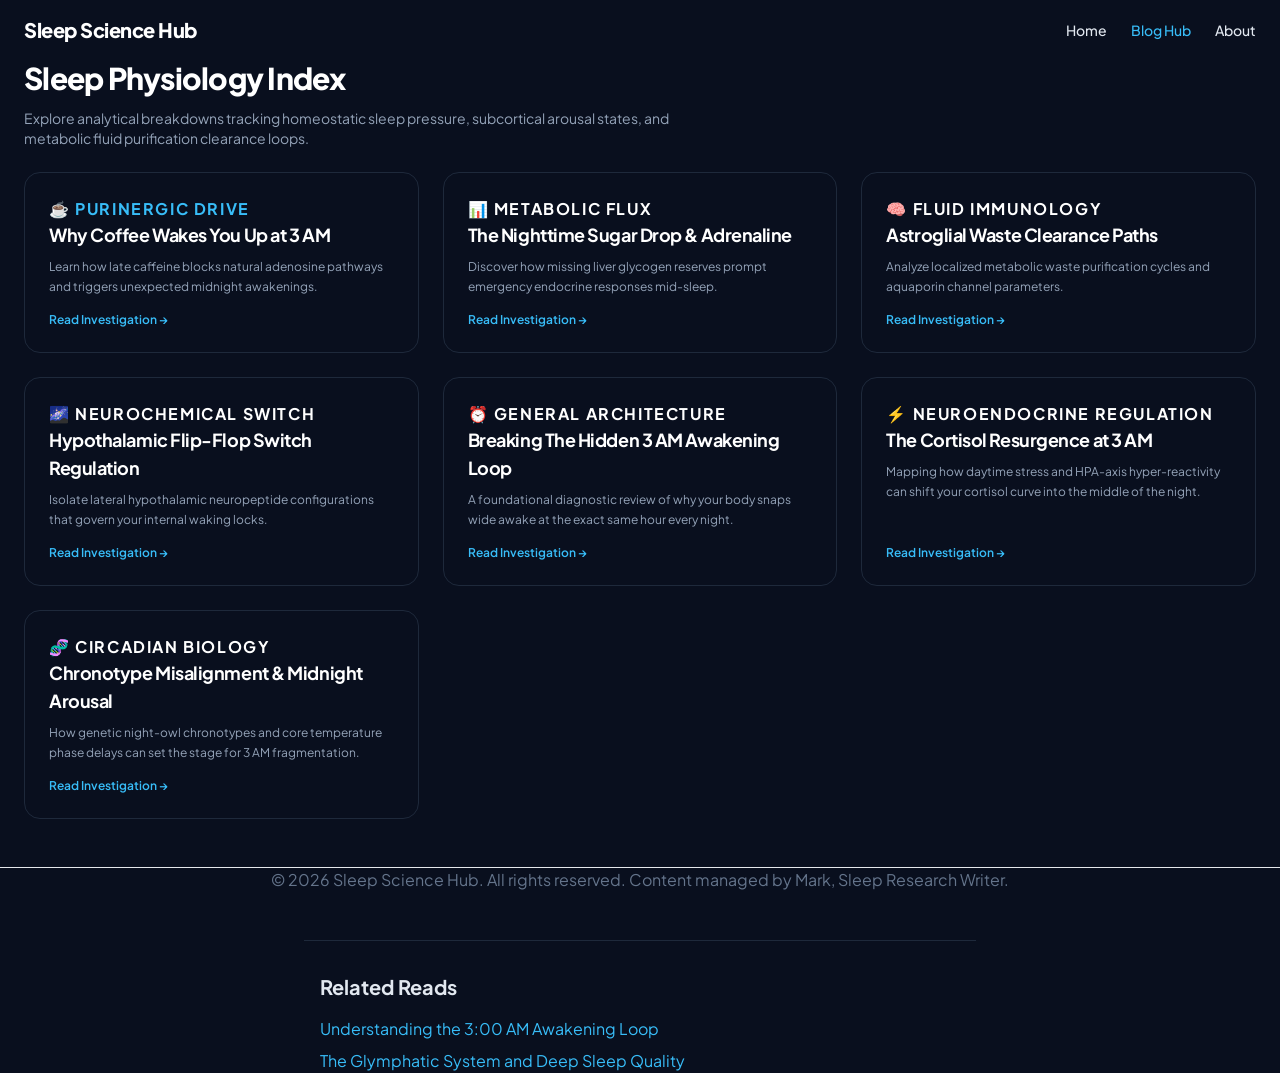
==== blog/index.html @ e0307ae4 "fix: resolve JSON-LD formatting syntax error and expand BreadcrumbList schemas" ====
<!DOCTYPE html>
<html lang="en">
<head>
  <meta charset="UTF-8" />
  <meta http-equiv="X-UA-Compatible" content="IE=Edge" />
  <meta name="viewport" content="width=device-width, initial-scale=1.0" />
  <meta name="description" content="Access specialized sleep science research reports, metabolic data, and subcortical sleep maintenance audits." />
  <meta name="robots" content="index,follow" />
  <title>Research Index | Sleep Science Hub</title>
  <link rel="canonical" href="https://dzikrifauzan-app.github.io/Sleep-science-hub/blog/index.html" />
  <link rel="preconnect" href="https://fonts.googleapis.com" />
  <link rel="preconnect" href="https://fonts.gstatic.com" crossorigin />
  <link href="https://fonts.googleapis.com/css2?family=Plus+Jakarta+Sans:wght@400;500;600;700;800&display=swap" rel="stylesheet" />
  <link rel="stylesheet" href="../assets/styles.css" />
  <link rel="stylesheet" href="../assets/upgrade.css" />
  <link rel="stylesheet" href="../assets/article.css" />
  <meta name="author" content="Sleep Science Hub">
  

<body class="antialiased bg-slate-950 text-slate-300 font-sans">

  <header class="w-full bg-slate-900/80 backdrop-blur-md border-b border-white/5 sticky top-0 z-50">
    <div class="mx-auto flex max-w-5xl items-center justify-between px-6 py-4">
      <a href="../index.html" class="text-xl font-extrabold tracking-tight text-white">Sleep Science Hub</a>
      <nav aria-label="Main Navigation" class="flex items-center gap-6 text-sm font-medium text-slate-200">
        <a href="../index.html" class="transition hover:text-white">Home</a>
        <a href="index.html" class="text-sky-400">Blog Hub</a>
        <a href="../about.html" class="transition hover:text-white">About</a>
      </nav>
    </div>
  </header>

  <main class="mx-auto max-w-5xl px-6 py-12">
    <header class="mb-12 border-b border-white/5 pb-6">
      <h1 class="text-3xl font-extrabold text-white tracking-tight sm:text-5xl mb-3">Sleep Physiology Index</h1>
      <p class="text-slate-400 text-sm sm:text-base max-w-2xl">Explore analytical breakdowns tracking homeostatic sleep pressure, subcortical arousal states, and metabolic fluid purification clearance loops.</p>
    </header>

    <div class="grid gap-6 md:grid-cols-3">

      <article class="bg-slate-900/50 border border-slate-800 p-6 rounded-2xl flex flex-col justify-between transition hover:border-sky-500/40">
        <div>
          <span class="text-[10px] font-bold text-sky-400 uppercase tracking-widest block mb-2">☕ PURINERGIC DRIVE</span>
          <h2 class="text-lg font-bold text-white mb-2 tracking-tight">Why Coffee Wakes You Up at 3 AM</h2>
          <p class="text-slate-400 text-xs leading-relaxed mb-4">Learn how late caffeine blocks natural adenosine pathways and triggers unexpected midnight awakenings.</p>
        </div>
        <a href="adenosine-sleep-pressure.html" class="inline-block text-xs font-semibold text-sky-400 hover:text-sky-300">Read Investigation &rarr;</a>
      </article>

      <article class="bg-slate-900/50 border border-slate-800 p-6 rounded-2xl flex flex-col justify-between transition hover:border-sky-500/40">
        <div>
          <span class="text-[10px] font-bold text-emerald-400 uppercase tracking-widest block mb-2">📊 METABOLIC FLUX</span>
          <h2 class="text-lg font-bold text-white mb-2 tracking-tight">The Nighttime Sugar Drop & Adrenaline</h2>
          <p class="text-slate-400 text-xs leading-relaxed mb-4">Discover how missing liver glycogen reserves prompt emergency endocrine responses mid-sleep.</p>
        </div>
        <a href="hypoglycemia-sleep-maintenance.html" class="inline-block text-xs font-semibold text-sky-400 hover:text-sky-300">Read Investigation &rarr;</a>
      </article>

      <article class="bg-slate-900/50 border border-slate-800 p-6 rounded-2xl flex flex-col justify-between transition hover:border-sky-500/40">
        <div>
          <span class="text-[10px] font-bold text-purple-400 uppercase tracking-widest block mb-2">🧠 FLUID IMMUNOLOGY</span>
          <h2 class="text-lg font-bold text-white mb-2 tracking-tight">Astroglial Waste Clearance Paths</h2>
          <p class="text-slate-400 text-xs leading-relaxed mb-4">Analyze localized metabolic waste purification cycles and aquaporin channel parameters.</p>
        </div>
        <a href="glymphatic-system.html" class="inline-block text-xs font-semibold text-sky-400 hover:text-sky-300">Read Investigation &rarr;</a>
      </article>

      <article class="bg-slate-900/50 border border-slate-800 p-6 rounded-2xl flex flex-col justify-between transition hover:border-sky-500/40">
        <div>
          <span class="text-[10px] font-bold text-amber-400 uppercase tracking-widest block mb-2">🌌 NEUROCHEMICAL SWITCH</span>
          <h2 class="text-lg font-bold text-white mb-2 tracking-tight">Hypothalamic Flip-Flop Switch Regulation</h2>
          <p class="text-slate-400 text-xs leading-relaxed mb-4">Isolate lateral hypothalamic neuropeptide configurations that govern your internal waking locks.</p>
        </div>
        <a href="orexin-wake-stabilizer.html" class="inline-block text-xs font-semibold text-sky-400 hover:text-sky-300">Read Investigation &rarr;</a>
      </article>

      <article class="bg-slate-900/50 border border-slate-800 p-6 rounded-2xl flex flex-col justify-between transition hover:border-sky-500/40">
        <div>
          <span class="text-[10px] font-bold text-rose-400 uppercase tracking-widest block mb-2">⏰ GENERAL ARCHITECTURE</span>
          <h2 class="text-lg font-bold text-white mb-2 tracking-tight">Breaking The Hidden 3 AM Awakening Loop</h2>
          <p class="text-slate-400 text-xs leading-relaxed mb-4">A foundational diagnostic review of why your body snaps wide awake at the exact same hour every night.</p>
        </div>
        <a href="why-3am-wake.html" class="inline-block text-xs font-semibold text-sky-400 hover:text-sky-300">Read Investigation &rarr;</a>
      </article>

      <article class="bg-slate-900/50 border border-slate-800 p-6 rounded-2xl flex flex-col justify-between transition hover:border-sky-500/40">
        <div>
          <span class="text-[10px] font-bold text-orange-400 uppercase tracking-widest block mb-2">⚡ NEUROENDOCRINE REGULATION</span>
          <h2 class="text-lg font-bold text-white mb-2 tracking-tight">The Cortisol Resurgence at 3 AM</h2>
          <p class="text-slate-400 text-xs leading-relaxed mb-4">Mapping how daytime stress and HPA-axis hyper-reactivity can shift your cortisol curve into the middle of the night.</p>
        </div>
        <a href="cortisol-hpa-axis-awakening.html" class="inline-block text-xs font-semibold text-sky-400 hover:text-sky-300">Read Investigation &rarr;</a>
      </article>


      <article class="bg-slate-900/50 border border-slate-800 p-6 rounded-2xl flex flex-col justify-between transition hover:border-sky-500/40">
        <div>
          <span class="text-[10px] font-bold text-indigo-400 uppercase tracking-widest block mb-2">🧬 CIRCADIAN BIOLOGY</span>
          <h2 class="text-lg font-bold text-white mb-2 tracking-tight">Chronotype Misalignment & Midnight Arousal</h2>
          <p class="text-slate-400 text-xs leading-relaxed mb-4">How genetic night-owl chronotypes and core temperature phase delays can set the stage for 3 AM fragmentation.</p>
        </div>
        <a href="chronotype-circadian-misalignment.html" class="inline-block text-xs font-semibold text-sky-400 hover:text-sky-300">Read Investigation &rarr;</a>
      </article>
    </div>
  </main>

  <footer class="bg-slate-950 text-slate-500 text-[11px] py-8 border-t border-white/5 text-center mt-12">
    <p>&copy; 2026 Sleep Science Hub. All rights reserved. Content managed by Mark, Sleep Research Writer.</p>
  </footer>

  <!-- Related Reads Section -->
  <section class="mt-12 border-t border-slate-800 pt-8 max-w-2xl mx-auto px-4">
    <h3 class="text-xl font-bold text-slate-200 mb-4">Related Reads</h3>
    <ul class="space-y-2 list-disc pl-5 text-sky-400">
      <li><a href="why-3am-wake.html" class="hover:underline">Understanding the 3:00 AM Awakening Loop</a></li>
      <li><a href="glymphatic-system.html" class="hover:underline">The Glymphatic System and Deep Sleep Quality</a></li>
    </ul>
  </section>
</body>
</html>
  <script type="application/ld+json">
  {
    "@context": "https://schema.org",
    "@type": "FAQPage",
    "mainEntity": [
      {
        "@type": "Question",
        "name": "Why do people frequently wake up alert at 3 AM?",
        "acceptedAnswer": {
          "@type": "Answer",
          "text": "Frequent middle-of-the-night awakenings are often associated with physiological shifts, including fluctuations in nocturnal cortisol levels, metabolic adaptations in liver glycogen reserves, or circadian phase misalignments."
        }
      }
    ]
  }
  </script>
  <script type="application/ld+json">
  {
    "@context": "https://schema.org",
    "@type": "BreadcrumbList",
    "itemListElement": [
      {
        "@type": "ListItem",
        "position": 1,
        "name": "Home",
        "item": "https://dzikrifauzan-app.github.io/Sleep-science-hub/"
      },
      {
        "@type": "ListItem",
        "position": 2,
        "name": "Blog",
        "item": "https://dzikrifauzan-app.github.io/Sleep-science-hub/blog/"
      }
    ]
  }
  </script>
</head>
---- assets/styles.css ----
*,:after,:before{--tw-border-spacing-x:0;--tw-border-spacing-y:0;--tw-translate-x:0;--tw-translate-y:0;--tw-rotate:0;--tw-skew-x:0;--tw-skew-y:0;--tw-scale-x:1;--tw-scale-y:1;--tw-pan-x: ;--tw-pan-y: ;--tw-pinch-zoom: ;--tw-scroll-snap-strictness:proximity;--tw-gradient-from-position: ;--tw-gradient-via-position: ;--tw-gradient-to-position: ;--tw-ordinal: ;--tw-slashed-zero: ;--tw-numeric-figure: ;--tw-numeric-spacing: ;--tw-numeric-fraction: ;--tw-ring-inset: ;--tw-ring-offset-width:0px;--tw-ring-offset-color:#fff;--tw-ring-color:rgba(59,130,246,.5);--tw-ring-offset-shadow:0 0 #0000;--tw-ring-shadow:0 0 #0000;--tw-shadow:0 0 #0000;--tw-shadow-colored:0 0 #0000;--tw-blur: ;--tw-brightness: ;--tw-contrast: ;--tw-grayscale: ;--tw-hue-rotate: ;--tw-invert: ;--tw-saturate: ;--tw-sepia: ;--tw-drop-shadow: ;--tw-backdrop-blur: ;--tw-backdrop-brightness: ;--tw-backdrop-contrast: ;--tw-backdrop-grayscale: ;--tw-backdrop-hue-rotate: ;--tw-backdrop-invert: ;--tw-backdrop-opacity: ;--tw-backdrop-saturate: ;--tw-backdrop-sepia: ;--tw-contain-size: ;--tw-contain-layout: ;--tw-contain-paint: ;--tw-contain-style: }::backdrop{--tw-border-spacing-x:0;--tw-border-spacing-y:0;--tw-translate-x:0;--tw-translate-y:0;--tw-rotate:0;--tw-skew-x:0;--tw-skew-y:0;--tw-scale-x:1;--tw-scale-y:1;--tw-pan-x: ;--tw-pan-y: ;--tw-pinch-zoom: ;--tw-scroll-snap-strictness:proximity;--tw-gradient-from-position: ;--tw-gradient-via-position: ;--tw-gradient-to-position: ;--tw-ordinal: ;--tw-slashed-zero: ;--tw-numeric-figure: ;--tw-numeric-spacing: ;--tw-numeric-fraction: ;--tw-ring-inset: ;--tw-ring-offset-width:0px;--tw-ring-offset-color:#fff;--tw-ring-color:rgba(59,130,246,.5);--tw-ring-offset-shadow:0 0 #0000;--tw-ring-shadow:0 0 #0000;--tw-shadow:0 0 #0000;--tw-shadow-colored:0 0 #0000;--tw-blur: ;--tw-brightness: ;--tw-contrast: ;--tw-grayscale: ;--tw-hue-rotate: ;--tw-invert: ;--tw-saturate: ;--tw-sepia: ;--tw-drop-shadow: ;--tw-backdrop-blur: ;--tw-backdrop-brightness: ;--tw-backdrop-contrast: ;--tw-backdrop-grayscale: ;--tw-backdrop-hue-rotate: ;--tw-backdrop-invert: ;--tw-backdrop-opacity: ;--tw-backdrop-saturate: ;--tw-backdrop-sepia: ;--tw-contain-size: ;--tw-contain-layout: ;--tw-contain-paint: ;--tw-contain-style: }/*! tailwindcss v3.4.17 | MIT License | https://tailwindcss.com*/*,:after,:before{box-sizing:border-box;border:0 solid #e5e7eb}:after,:before{--tw-content:""}:host,html{line-height:1.5;-webkit-text-size-adjust:100%;-moz-tab-size:4;-o-tab-size:4;tab-size:4;font-family:Plus Jakarta Sans,-apple-system,BlinkMacSystemFont,Segoe UI,Roboto,sans-serif;font-feature-settings:normal;font-variation-settings:normal;-webkit-tap-highlight-color:transparent}body{margin:0;line-height:inherit}hr{height:0;color:inherit;border-top-width:1px}abbr:where([title]){-webkit-text-decoration:underline dotted;text-decoration:underline dotted}h1,h2,h3,h4,h5,h6{font-size:inherit;font-weight:inherit}a{color:inherit;text-decoration:inherit}b,strong{font-weight:bolder}code,kbd,pre,samp{font-family:ui-monospace,SFMono-Regular,Menlo,Monaco,Consolas,Liberation Mono,Courier New,monospace;font-feature-settings:normal;font-variation-settings:normal;font-size:1em}small{font-size:80%}sub,sup{font-size:75%;line-height:0;position:relative;vertical-align:baseline}sub{bottom:-.25em}sup{top:-.5em}table{text-indent:0;border-color:inherit;border-collapse:collapse}button,input,optgroup,select,textarea{font-family:inherit;font-feature-settings:inherit;font-variation-settings:inherit;font-size:100%;font-weight:inherit;line-height:inherit;letter-spacing:inherit;color:inherit;margin:0;padding:0}button,select{text-transform:none}button,input:where([type=button]),input:where([type=reset]),input:where([type=submit]){-webkit-appearance:button;background-color:transparent;background-image:none}:-moz-focusring{outline:auto}:-moz-ui-invalid{box-shadow:none}progress{vertical-align:baseline}::-webkit-inner-spin-button,::-webkit-outer-spin-button{height:auto}[type=search]{-webkit-appearance:textfield;outline-offset:-2px}::-webkit-search-decoration{-webkit-appearance:none}::-webkit-file-upload-button{-webkit-appearance:button;font:inherit}summary{display:list-item}blockquote,dd,dl,figure,h1,h2,h3,h4,h5,h6,hr,p,pre{margin:0}fieldset{margin:0}fieldset,legend{padding:0}menu,ol,ul{list-style:none;margin:0;padding:0}dialog{padding:0}textarea{resize:vertical}input::-moz-placeholder,textarea::-moz-placeholder{opacity:1;color:#9ca3af}input::placeholder,textarea::placeholder{opacity:1;color:#9ca3af}[role=button],button{cursor:pointer}:disabled{cursor:default}audio,canvas,embed,iframe,img,object,svg,video{display:block;vertical-align:middle}img,video{max-width:100%;height:auto}[hidden]:where(:not([hidden=until-found])){display:none}.pointer-events-none{pointer-events:none}.absolute{position:absolute}.relative{position:relative}.-bottom-40{bottom:-10rem}.-left-24{left:-6rem}.-right-32{right:-8rem}.-top-32{top:-8rem}.isolate{isolation:isolate}.mx-auto{margin-left:auto;margin-right:auto}.mt-1{margin-top:.25rem}.mt-10{margin-top:2.5rem}.mt-12{margin-top:3rem}.mt-14{margin-top:3.5rem}.mt-2{margin-top:.5rem}.mt-3{margin-top:.75rem}.mt-4{margin-top:1rem}.mt-5{margin-top:1.25rem}.mt-6{margin-top:1.5rem}.mt-8{margin-top:2rem}.inline-block{display:inline-block}.flex{display:flex}.inline-flex{display:inline-flex}.grid{display:grid}.contents{display:contents}.hidden{display:none}.aspect-video{aspect-ratio:16/9}.h-11{height:2.75rem}.h-12{height:3rem}.h-14{height:3.5rem}.h-4{height:1rem}.h-5{height:1.25rem}.h-6{height:1.5rem}.h-7{height:1.75rem}.h-8{height:2rem}.h-96{height:24rem}.w-11{width:2.75rem}.w-12{width:3rem}.w-14{width:3.5rem}.w-4{width:1rem}.w-5{width:1.25rem}.w-6{width:1.5rem}.w-7{width:1.75rem}.w-8{width:2rem}.w-96{width:24rem}.w-full{width:100%}.max-w-2xl{max-width:42rem}.max-w-content{max-width:1120px}.max-w-prose2{max-width:768px}.max-w-sm{max-width:24rem}.max-w-xl{max-width:36rem}.shrink-0{flex-shrink:0}.cursor-pointer{cursor:pointer}.scroll-mt-24{scroll-margin-top:6rem}.list-none{list-style-type:none}.flex-col{flex-direction:column}.flex-wrap{flex-wrap:wrap}.items-start{align-items:flex-start}.items-center{align-items:center}.justify-center{justify-content:center}.justify-between{justify-content:space-between}.gap-10{gap:2.5rem}.gap-2{gap:.5rem}.gap-3{gap:.75rem}.gap-4{gap:1rem}.gap-6{gap:1.5rem}.space-y-2>:not([hidden])~:not([hidden]){--tw-space-y-reverse:0;margin-top:calc(.5rem*(1 - var(--tw-space-y-reverse)));margin-bottom:calc(.5rem*var(--tw-space-y-reverse))}.space-y-3>:not([hidden])~:not([hidden]){--tw-space-y-reverse:0;margin-top:calc(.75rem*(1 - var(--tw-space-y-reverse)));margin-bottom:calc(.75rem*var(--tw-space-y-reverse))}.divide-y>:not([hidden])~:not([hidden]){--tw-divide-y-reverse:0;border-top-width:calc(1px*(1 - var(--tw-divide-y-reverse)));border-bottom-width:calc(1px*var(--tw-divide-y-reverse))}.divide-slate-200>:not([hidden])~:not([hidden]){--tw-divide-opacity:1;border-color:rgb(226 232 240/var(--tw-divide-opacity,1))}.overflow-hidden{overflow:hidden}.rounded-2xl{border-radius:1rem}.rounded-3xl{border-radius:1.5rem}.rounded-full{border-radius:9999px}.rounded-xl{border-radius:.75rem}.border{border-width:1px}.border-b-2{border-bottom-width:2px}.border-t{border-top-width:1px}.border-brand{--tw-border-opacity:1;border-color:rgb(74 144 226/var(--tw-border-opacity,1))}.border-brand\/20{border-color:rgba(74,144,226,.2)}.border-slate-200{--tw-border-opacity:1;border-color:rgb(226 232 240/var(--tw-border-opacity,1))}.border-white\/10{border-color:hsla(0,0%,100%,.1)}.border-white\/20{border-color:hsla(0,0%,100%,.2)}.bg-brand{--tw-bg-opacity:1;background-color:rgb(74 144 226/var(--tw-bg-opacity,1))}.bg-brand\/10{background-color:rgba(74,144,226,.1)}.bg-brand\/20{background-color:rgba(74,144,226,.2)}.bg-brand\/5{background-color:rgba(74,144,226,.05)}.bg-ink{--tw-bg-opacity:1;background-color:rgb(10 25 49/var(--tw-bg-opacity,1))}.bg-paper{--tw-bg-opacity:1;background-color:rgb(245 247 250/var(--tw-bg-opacity,1))}.bg-white{--tw-bg-opacity:1;background-color:rgb(255 255 255/var(--tw-bg-opacity,1))}.bg-white\/10{background-color:hsla(0,0%,100%,.1)}.object-cover{-o-object-fit:cover;object-fit:cover}.p-6{padding:1.5rem}.p-7{padding:1.75rem}.p-8{padding:2rem}.px-4{padding-left:1rem;padding-right:1rem}.px-6{padding-left:1.5rem;padding-right:1.5rem}.px-7{padding-left:1.75rem;padding-right:1.75rem}.px-8{padding-left:2rem;padding-right:2rem}.py-1{padding-top:.25rem;padding-bottom:.25rem}.py-10{padding-top:2.5rem;padding-bottom:2.5rem}.py-14{padding-top:3.5rem;padding-bottom:3.5rem}.py-16{padding-top:4rem;padding-bottom:4rem}.py-20{padding-top:5rem;padding-bottom:5rem}.py-24{padding-top:6rem;padding-bottom:6rem}.py-3\.5{padding-top:.875rem;padding-bottom:.875rem}.py-4{padding-top:1rem;padding-bottom:1rem}.py-5{padding-top:1.25rem;padding-bottom:1.25rem}.pb-1{padding-bottom:.25rem}.pb-24{padding-bottom:6rem}.pb-6{padding-bottom:1.5rem}.pt-8{padding-top:2rem}.text-left{text-align:left}.text-center{text-align:center}.font-sans{font-family:Plus Jakarta Sans,-apple-system,BlinkMacSystemFont,Segoe UI,Roboto,sans-serif}.text-2xl{font-size:1.5rem;line-height:2rem}.text-3xl{font-size:1.875rem;line-height:2.25rem}.text-4xl{font-size:2.25rem;line-height:2.5rem}.text-\[15px\]{font-size:15px}.text-base{font-size:1rem;line-height:1.5rem}.text-lg{font-size:1.125rem;line-height:1.75rem}.text-sm{font-size:.875rem;line-height:1.25rem}.text-xl{font-size:1.25rem;line-height:1.75rem}.text-xs{font-size:.75rem;line-height:1rem}.font-bold{font-weight:700}.font-extrabold{font-weight:800}.font-medium{font-weight:500}.font-semibold{font-weight:600}.uppercase{text-transform:uppercase}.leading-relaxed{line-height:1.625}.leading-tight{line-height:1.25}.tracking-tight{letter-spacing:-.025em}.tracking-wider{letter-spacing:.05em}.tracking-widest{letter-spacing:.1em}.text-body{--tw-text-opacity:1;color:rgb(11 31 50/var(--tw-text-opacity,1))}.text-brand{--tw-text-opacity:1;color:rgb(74 144 226/var(--tw-text-opacity,1))}.text-ink{--tw-text-opacity:1;color:rgb(10 25 49/var(--tw-text-opacity,1))}.text-slate-200{--tw-text-opacity:1;color:rgb(226 232 240/var(--tw-text-opacity,1))}.text-slate-300{--tw-text-opacity:1;color:rgb(203 213 225/var(--tw-text-opacity,1))}.text-slate-400{--tw-text-opacity:1;color:rgb(148 163 184/var(--tw-text-opacity,1))}.text-slate-500{--tw-text-opacity:1;color:rgb(100 116 139/var(--tw-text-opacity,1))}.text-slate-600{--tw-text-opacity:1;color:rgb(71 85 105/var(--tw-text-opacity,1))}.text-slate-700{--tw-text-opacity:1;color:rgb(51 65 85/var(--tw-text-opacity,1))}.text-white{--tw-text-opacity:1;color:rgb(255 255 255/var(--tw-text-opacity,1))}.underline{text-decoration-line:underline}.underline-offset-2{text-underline-offset:2px}.antialiased{-webkit-font-smoothing:antialiased;-moz-osx-font-smoothing:grayscale}.shadow-lg{--tw-shadow:0 10px 15px -3px rgba(0,0,0,.1),0 4px 6px -4px rgba(0,0,0,.1);--tw-shadow-colored:0 10px 15px -3px var(--tw-shadow-color),0 4px 6px -4px var(--tw-shadow-color);box-shadow:var(--tw-ring-offset-shadow,0 0 #0000),var(--tw-ring-shadow,0 0 #0000),var(--tw-shadow)}.shadow-brand\/30{--tw-shadow-color:rgba(74,144,226,.3);--tw-shadow:var(--tw-shadow-colored)}.blur-3xl{--tw-blur:blur(64px);filter:var(--tw-blur) var(--tw-brightness) var(--tw-contrast) var(--tw-grayscale) var(--tw-hue-rotate) var(--tw-invert) var(--tw-saturate) var(--tw-sepia) var(--tw-drop-shadow)}.transition{transition-property:color,background-color,border-color,text-decoration-color,fill,stroke,opacity,box-shadow,transform,filter,-webkit-backdrop-filter;transition-property:color,background-color,border-color,text-decoration-color,fill,stroke,opacity,box-shadow,transform,filter,backdrop-filter;transition-property:color,background-color,border-color,text-decoration-color,fill,stroke,opacity,box-shadow,transform,filter,backdrop-filter,-webkit-backdrop-filter;transition-timing-function:cubic-bezier(.4,0,.2,1);transition-duration:.15s}.hover\:bg-brand-dark:hover{--tw-bg-opacity:1;background-color:rgb(58 123 200/var(--tw-bg-opacity,1))}.hover\:bg-white\/10:hover{background-color:hsla(0,0%,100%,.1)}.hover\:text-brand:hover{--tw-text-opacity:1;color:rgb(74 144 226/var(--tw-text-opacity,1))}.hover\:text-brand-dark:hover{--tw-text-opacity:1;color:rgb(58 123 200/var(--tw-text-opacity,1))}.hover\:text-white:hover{--tw-text-opacity:1;color:rgb(255 255 255/var(--tw-text-opacity,1))}.hover\:shadow-lg:hover{--tw-shadow:0 10px 15px -3px rgba(0,0,0,.1),0 4px 6px -4px rgba(0,0,0,.1);--tw-shadow-colored:0 10px 15px -3px var(--tw-shadow-color),0 4px 6px -4px var(--tw-shadow-color);box-shadow:var(--tw-ring-offset-shadow,0 0 #0000),var(--tw-ring-shadow,0 0 #0000),var(--tw-shadow)}.group[open] .group-open\:rotate-180{--tw-rotate:180deg;transform:translate(var(--tw-translate-x),var(--tw-translate-y)) rotate(var(--tw-rotate)) skewX(var(--tw-skew-x)) skewY(var(--tw-skew-y)) scaleX(var(--tw-scale-x)) scaleY(var(--tw-scale-y))}@media (min-width:640px){.sm\:grid-cols-2{grid-template-columns:repeat(2,minmax(0,1fr))}.sm\:flex-row{flex-direction:row}.sm\:items-start{align-items:flex-start}}@media (min-width:768px){.md\:grid-cols-3{grid-template-columns:repeat(3,minmax(0,1fr))}.md\:px-16{padding-left:4rem;padding-right:4rem}.md\:py-32{padding-top:8rem;padding-bottom:8rem}.md\:text-3xl{font-size:1.875rem;line-height:2.25rem}.md\:text-4xl{font-size:2.25rem;line-height:2.5rem}.md\:text-5xl{font-size:3rem;line-height:1}.md\:text-6xl{font-size:3.75rem;line-height:1}}
---- assets/upgrade.css ----
/* Tier 2 - real improvements, no HTML changes */

/* 1. bikin seluruh card author jadi clickable area */
a[href*="about"], a[href*="blog"] { position: relative; }
a[href*="about"]::after, a[href*="blog"]::after {
  content: ""; position: absolute; inset: 0;
}

/* 2. perbaiki tombol quiz biar tidak kepotong */
a[href*="tally.so"] {
  display: inline-block;
  margin-bottom: 1.5rem;
  box-shadow: 0 8px 20px rgba(59,130,246,.3);
  transition: transform .2s ease;
}
a[href*="tally.so"]:hover { transform: translateY(-2px); }

/* 3. hover halus untuk card */
.bg-white, .rounded-2xl {
  transition: transform .2s, box-shadow .2s;
}
.bg-white:hover { transform: translateY(-3px); box-shadow: 0 10px 25px rgba(0,0,0,.08); }
---- assets/article.css ----
/* --- Core Page Layout & Typography Fast Fix --- */
body {
  font-family: 'Plus Jakarta Sans', sans-serif;
  background-color: #090f1e !important;
  color: #ffffff !important;
  margin: 0;
  padding: 0;
}
.bg-slate-950 { background-color: #090f1e !important; }
.bg-slate-900 { background-color: #0f172a !important; }
.bg-slate-800 { background-color: #1e293b !important; }
.border-slate-800 { border-color: #1e293b !important; }
.text-white { color: #ffffff !important; }
.text-slate-400 { color: #94a3b8 !important; }
.text-sky-400 { color: #38bdf8 !important; }

.prose h2 {
  color: #ffffff !important;
  font-weight: 800;
  font-size: 1.65rem;
  margin-top: 2.5rem;
  margin-bottom: 1.25rem;
  border-left: 4px solid #38bdf8;
  padding-left: 1rem;
}
.prose h3 {
  color: #f1f5f9 !important;
  font-weight: 700;
  font-size: 1.25rem;
  margin-top: 1.75rem;
  margin-bottom: 0.75rem;
}
.prose p {
  color: #94a3b8 !important;
  font-size: 0.95rem;
  line-height: 1.85;
  margin-bottom: 1.5rem;
  text-align: justify;
}
.prose ul {
  margin-left: 1.5rem;
  margin-bottom: 1.5rem;
  list-style-type: disc;
  color: #94a3b8;
  font-size: 0.95rem;
}
.prose li {
  margin-bottom: 0.5rem;
  line-height: 1.75;
}
.prose strong { color: #ffffff !important; }
.hidden { display: none !important; }

/* --- Tailwind Native Utilities Fallback For Isolated Components --- */
.my-12 { margin-top: 3rem !important; margin-bottom: 3rem !important; }
.mb-2 { margin-bottom: 0.5rem !important; }
.mb-3 { margin-bottom: 0.75rem !important; }
.mb-4 { margin-bottom: 1rem !important; }
.mb-6 { margin-bottom: 1.5rem !important; }
.mb-8 { margin-bottom: 2rem !important; }
.mt-2 { margin-top: 0.5rem !important; }
.mt-3 { margin-top: 0.75rem !important; }
.mt-4 { margin-top: 1rem !important; }
.mt-12 { margin-top: 3rem !important; }
.mt-8 { margin-top: 2rem !important; }
.p-4 { padding: 1rem !important; }
.p-5 { padding: 1.25rem !important; }
.p-6 { padding: 1.5rem !important; }
.sm\:p-8 { padding: 2rem !important; }
.rounded-xl { border-radius: 0.75rem !important; }
.rounded-2xl { border-radius: 1rem !important; }
.rounded-full { border-radius: 9999px !important; }
.w-full { width: 100% !important; }
.h-1\.5 { height: 0.375rem !important; }
.space-y-3 > * + * { margin-top: 0.75rem !important; }

/* --- Grid & Flexbox Mapping Engine --- */
.grid { display: grid !important; }
.gap-4 { gap: 1rem !important; }
.flex { display: flex !important; }
.items-center { align-items: center !important; }
.gap-1\.5 { gap: 0.375rem !important; }
.justify-between { justify-content: space-between !important; }
.flex-wrap { flex-wrap: wrap !important; }

@media (min-width: 768px) {
  .md\:grid-cols-3 { grid-template-columns: repeat(3, minmax(0, 1fr)) !important; }
}

/* --- FIX: High Contrast Quiz Container Visuals (Matches 1000356305.jpg) --- */
.sleep-quiz-container {
  background-color: #0f172a !important; /* Slate-900 Box */
  border: 1px solid #1e293b !important;
  box-shadow: 0 25px 50px -12px rgba(0, 0, 0, 0.5) !important;
}
.sleep-quiz-container h2 {
  font-size: 1.25rem !important;
  font-weight: 700 !important;
  color: #ffffff !important;
}
.sleep-quiz-start-btn {
  display: block !important;
  width: 100% !important;
  text-align: center !important;
  padding: 1rem !important;
  background-color: #0284c7 !important;
  color: #ffffff !important;
  font-weight: 700 !important;
  border: none !important;
  border-radius: 0.75rem !important;
  cursor: pointer !important;
  transition: all 0.2s ease-in-out !important;
}
.sleep-quiz-start-btn:hover {
  background-color: #0369a1 !important;
}

/* --- Affiliate Presentation Card Styling Matrix --- */
.bg-gradient-to-br {
  background: linear-gradient(135deg, #090f1e 0%, #064e3b 100%) !important;
  border: 1px solid rgba(16, 185, 129, 0.2) !important;
  border-radius: 1rem !important;
}
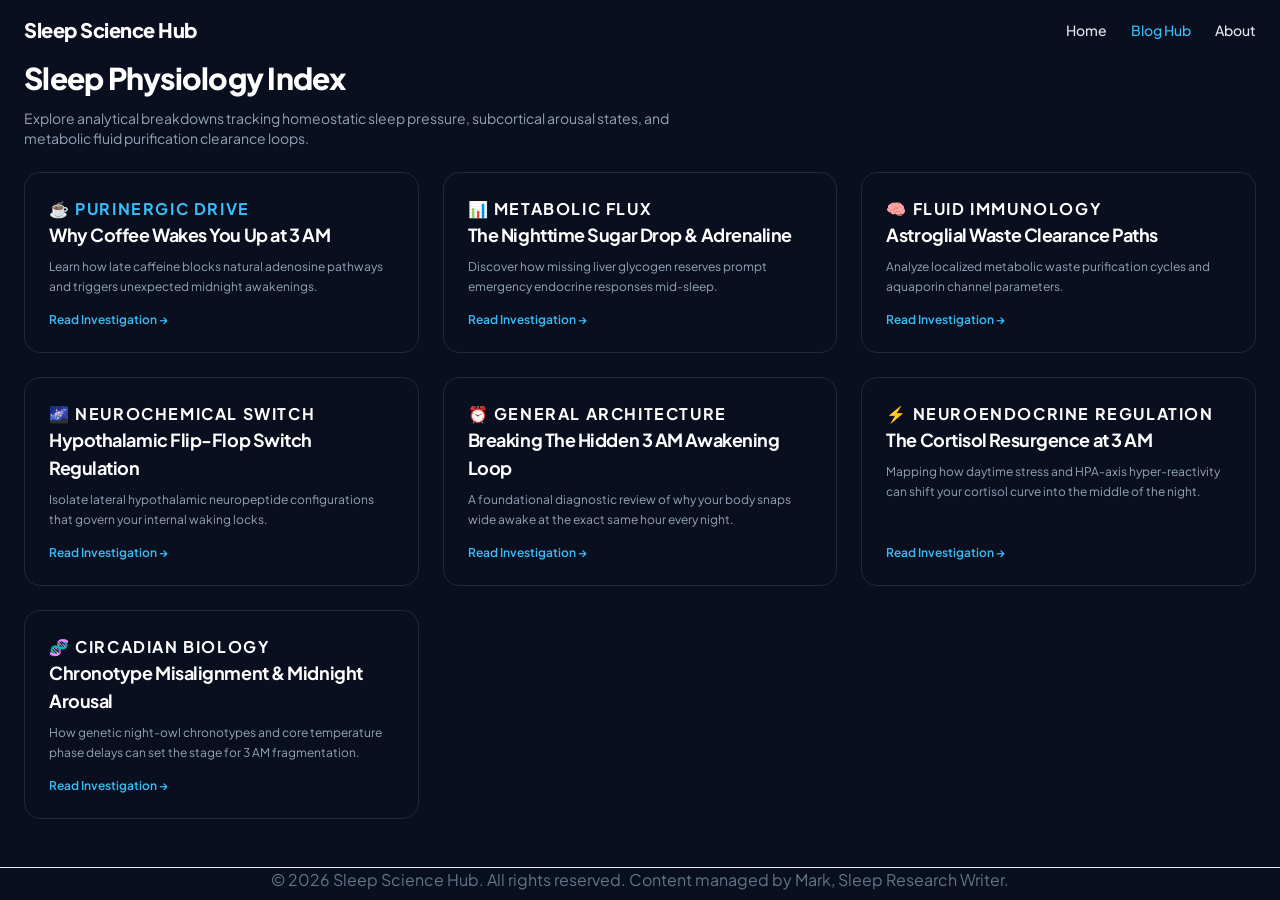
==== commit a993082e: "fix: remove orphan duplicate 'Related Reads' section from all remaining articles (adenosine, cortiso" ====
--- a/blog/index.html
+++ b/blog/index.html
@@ -1,13 +1,20 @@
 <!DOCTYPE html>
 <html lang="en">
 <head>
+  <script async src="https://www.googletagmanager.com/gtag/js?id=G-T1MFCM2SKH"></script>
+<script>
+  window.dataLayer = window.dataLayer || [];
+  function gtag(){dataLayer.push(arguments);}
+  gtag('js', new Date());
+  gtag('config', 'G-T1MFCM2SKH');
+</script>
   <meta charset="UTF-8" />
   <meta http-equiv="X-UA-Compatible" content="IE=Edge" />
   <meta name="viewport" content="width=device-width, initial-scale=1.0" />
-  <meta name="description" content="Access specialized sleep science research reports, metabolic data, and subcortical sleep maintenance audits." />
+  <meta name="description" content="Explore empirical sleep mechanics research updates covering metabolic flux, astroglial waste clearance, and endocrine sleep disruptions." />
   <meta name="robots" content="index,follow" />
   <title>Research Index | Sleep Science Hub</title>
-  <link rel="canonical" href="https://dzikrifauzan-app.github.io/Sleep-science-hub/blog/index.html" />
+  <link rel="canonical" href="https://circadianblueprint.com/blog/index.html" />
   <link rel="preconnect" href="https://fonts.googleapis.com" />
   <link rel="preconnect" href="https://fonts.gstatic.com" crossorigin />
   <link href="https://fonts.googleapis.com/css2?family=Plus+Jakarta+Sans:wght@400;500;600;700;800&display=swap" rel="stylesheet" />
@@ -106,17 +113,7 @@
 
   <footer class="bg-slate-950 text-slate-500 text-[11px] py-8 border-t border-white/5 text-center mt-12">
     <p>&copy; 2026 Sleep Science Hub. All rights reserved. Content managed by Mark, Sleep Research Writer.</p>
-  </footer>
-
-  <!-- Related Reads Section -->
-  <section class="mt-12 border-t border-slate-800 pt-8 max-w-2xl mx-auto px-4">
-    <h3 class="text-xl font-bold text-slate-200 mb-4">Related Reads</h3>
-    <ul class="space-y-2 list-disc pl-5 text-sky-400">
-      <li><a href="why-3am-wake.html" class="hover:underline">Understanding the 3:00 AM Awakening Loop</a></li>
-      <li><a href="glymphatic-system.html" class="hover:underline">The Glymphatic System and Deep Sleep Quality</a></li>
-    </ul>
-  </section>
-</body>
+  </footer></body>
 </html>
   <script type="application/ld+json">
   {
@@ -143,13 +140,13 @@
         "@type": "ListItem",
         "position": 1,
         "name": "Home",
-        "item": "https://dzikrifauzan-app.github.io/Sleep-science-hub/"
+        "item": "https://circadianblueprint.com/"
       },
       {
         "@type": "ListItem",
         "position": 2,
         "name": "Blog",
-        "item": "https://dzikrifauzan-app.github.io/Sleep-science-hub/blog/"
+        "item": "https://circadianblueprint.com/blog/"
       }
     ]
   }
